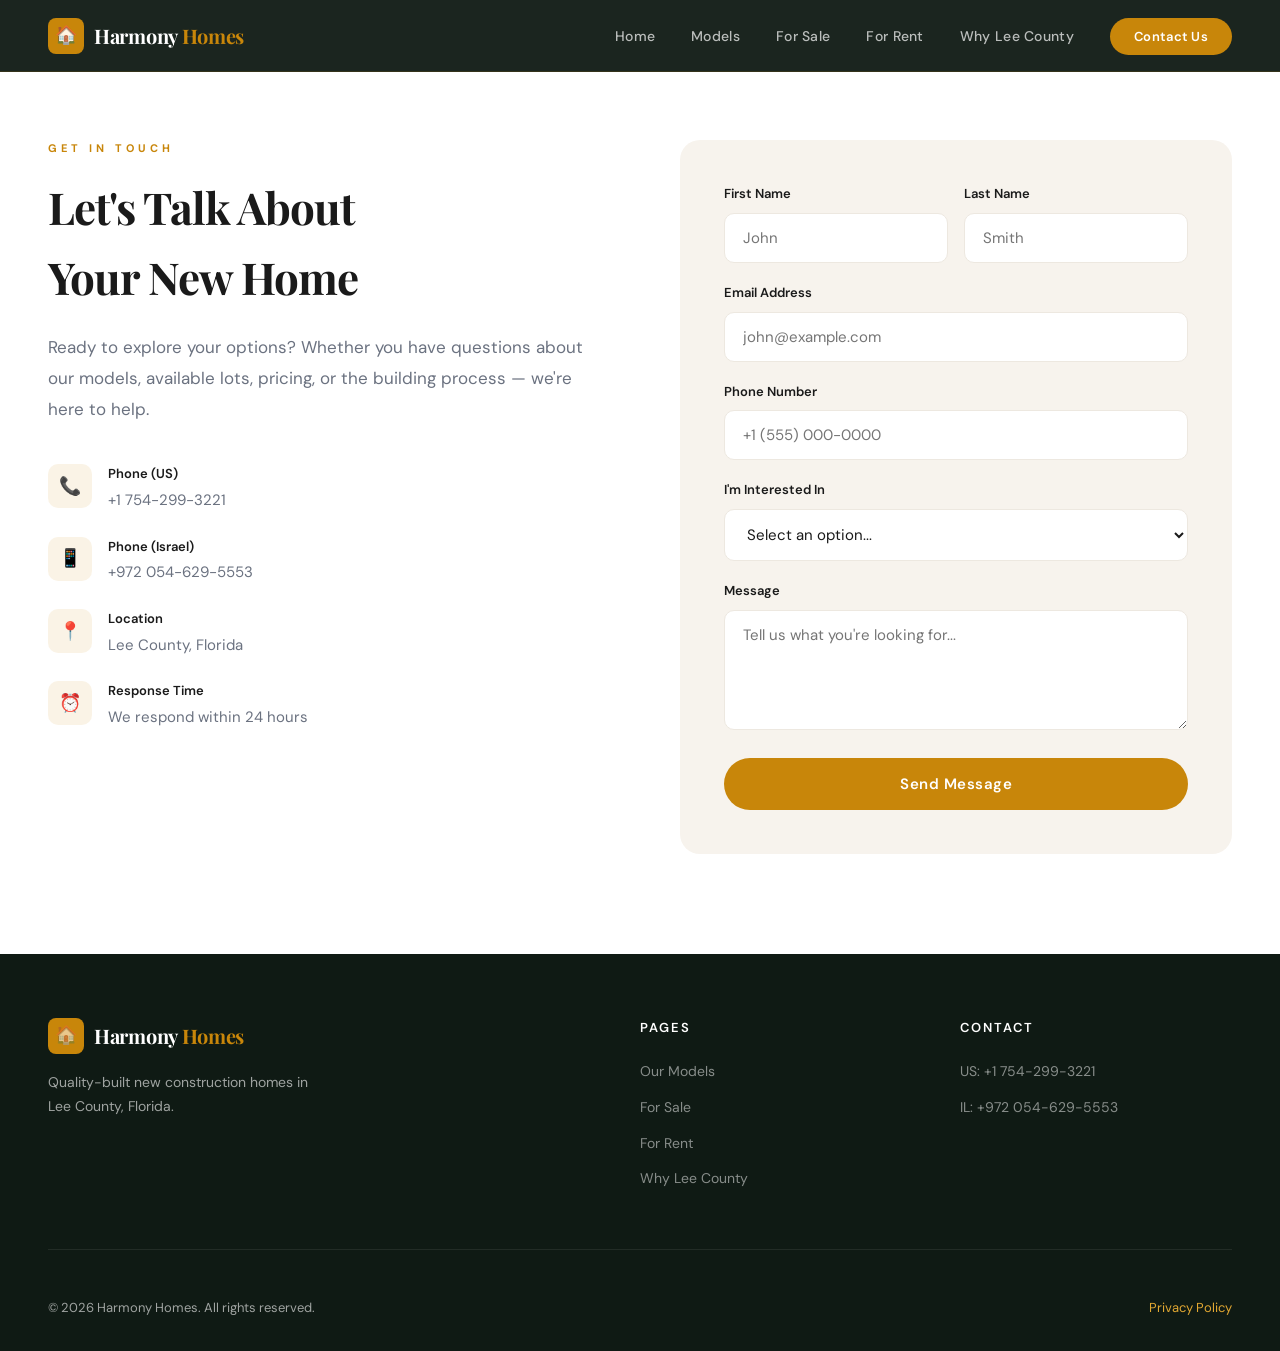
==== contact.html @ a8c98814 "Initial site build" ====
<!DOCTYPE html>
<html lang="en">
<head>
  <meta charset="UTF-8">
  <meta name="viewport" content="width=device-width, initial-scale=1.0">
  <title>Contact — Harmony Homes</title>
  <link rel="stylesheet" href="css/style.css">
</head>
<body>

<nav class="nav">
  <a href="index.html" class="nav-logo">
    <div class="nav-logo-icon">🏠</div>
    <div class="nav-logo-text">Harmony <span>Homes</span></div>
  </a>
  <ul class="nav-links">
    <li><a href="index.html">Home</a></li>
    <li><a href="models.html">Models</a></li>
    <li><a href="for-sale.html">For Sale</a></li>
    <li><a href="for-rent.html">For Rent</a></li>
    <li><a href="why-lee-county.html">Why Lee County</a></li>
    <li><a href="contact.html" class="nav-cta active">Contact Us</a></li>
  </ul>
</nav>

<section class="section" style="padding-top:140px;">
  <div class="container">
    <div class="contact-grid">
      <div class="contact-info">
        <div class="section-label">Get In Touch</div>
        <h2>Let's Talk About<br>Your New Home</h2>
        <p>Ready to explore your options? Whether you have questions about our models, available lots, pricing, or the building process — we're here to help.</p>

        <div class="contact-detail">
          <div class="contact-detail-icon">📞</div>
          <div class="contact-detail-text">
            <strong>Phone (US)</strong>
            <span>+1 754-299-3221</span>
          </div>
        </div>

        <div class="contact-detail">
          <div class="contact-detail-icon">📱</div>
          <div class="contact-detail-text">
            <strong>Phone (Israel)</strong>
            <span>+972 054-629-5553</span>
          </div>
        </div>

        <div class="contact-detail">
          <div class="contact-detail-icon">📍</div>
          <div class="contact-detail-text">
            <strong>Location</strong>
            <span>Lee County, Florida</span>
          </div>
        </div>

        <div class="contact-detail">
          <div class="contact-detail-icon">⏰</div>
          <div class="contact-detail-text">
            <strong>Response Time</strong>
            <span>We respond within 24 hours</span>
          </div>
        </div>
      </div>

      <div class="contact-form">
        <form id="contactForm" action="https://formspree.io/f/YOUR_FORM_ID" method="POST">
          <div class="form-row">
            <div class="form-group">
              <label for="firstName">First Name</label>
              <input type="text" id="firstName" name="firstName" placeholder="John" required>
            </div>
            <div class="form-group">
              <label for="lastName">Last Name</label>
              <input type="text" id="lastName" name="lastName" placeholder="Smith" required>
            </div>
          </div>
          <div class="form-group">
            <label for="email">Email Address</label>
            <input type="email" id="email" name="email" placeholder="john@example.com" required>
          </div>
          <div class="form-group">
            <label for="phone">Phone Number</label>
            <input type="tel" id="phone" name="phone" placeholder="+1 (555) 000-0000">
          </div>
          <div class="form-group">
            <label for="interest">I'm Interested In</label>
            <select id="interest" name="interest">
              <option value="">Select an option...</option>
              <option value="buying">Buying a Home</option>
              <option value="renting">Renting a Home</option>
              <option value="model-info">Model Information</option>
              <option value="general">General Inquiry</option>
            </select>
          </div>
          <div class="form-group">
            <label for="message">Message</label>
            <textarea id="message" name="message" placeholder="Tell us what you're looking for..."></textarea>
          </div>
          <button type="submit" class="btn btn-gold" style="width:100%; justify-content:center; font-size:15px; padding:16px;">Send Message</button>
        </form>
      </div>
    </div>
  </div>
</section>

<footer class="footer">
  <div class="footer-grid">
    <div class="footer-brand">
      <div class="nav-logo">
        <div class="nav-logo-icon">🏠</div>
        <div class="nav-logo-text">Harmony <span>Homes</span></div>
      </div>
      <p>Quality-built new construction homes in Lee County, Florida.</p>
    </div>
    <div class="footer-col">
      <h4>Pages</h4>
      <ul>
        <li><a href="models.html">Our Models</a></li>
        <li><a href="for-sale.html">For Sale</a></li>
        <li><a href="for-rent.html">For Rent</a></li>
        <li><a href="why-lee-county.html">Why Lee County</a></li>
      </ul>
    </div>
    <div class="footer-col">
      <h4>Contact</h4>
      <ul>
        <li><a href="tel:+17542993221">US: +1 754-299-3221</a></li>
        <li><a href="tel:+9720546295553">IL: +972 054-629-5553</a></li>
      </ul>
    </div>
  </div>
  <div class="footer-bottom">
    <span>© 2026 Harmony Homes. All rights reserved.</span>
    <span><a href="privacy.html">Privacy Policy</a></span>
  </div>
</footer>

<script src="js/main.js"></script>
</body>
</html>
---- css/style.css ----
@import url('https://fonts.googleapis.com/css2?family=Playfair+Display:wght@400;600;700;900&family=DM+Sans:wght@300;400;500;600&display=swap');

:root {
  --gold: #c8860a;
  --gold-light: #e2a832;
  --dark: #0f1a14;
  --dark-2: #1a2820;
  --cream: #f7f3ed;
  --cream-2: #ede8e0;
  --text: #1a1a1a;
  --text-muted: #6b7280;
  --white: #ffffff;
  --font-display: 'Playfair Display', Georgia, serif;
  --font-body: 'DM Sans', sans-serif;
  --radius: 14px;
  --shadow: 0 4px 24px rgba(0,0,0,0.08);
  --shadow-lg: 0 12px 48px rgba(0,0,0,0.14);
  --transition: 0.3s cubic-bezier(0.4, 0, 0.2, 1);
}

*, *::before, *::after { box-sizing: border-box; margin: 0; padding: 0; }

html { scroll-behavior: smooth; }

body {
  font-family: var(--font-body);
  color: var(--text);
  background: var(--white);
  line-height: 1.6;
  -webkit-font-smoothing: antialiased;
}

img { max-width: 100%; display: block; }
a { text-decoration: none; color: inherit; }

/* ── NAV ── */
.nav {
  position: fixed;
  top: 0; left: 0; right: 0;
  z-index: 1000;
  display: flex;
  align-items: center;
  justify-content: space-between;
  padding: 0 48px;
  height: 72px;
  background: rgba(15, 26, 20, 0.95);
  backdrop-filter: blur(12px);
  border-bottom: 1px solid rgba(200,134,10,0.15);
}

.nav-logo {
  display: flex;
  align-items: center;
  gap: 10px;
}

.nav-logo-icon {
  width: 36px;
  height: 36px;
  background: var(--gold);
  border-radius: 8px;
  display: flex;
  align-items: center;
  justify-content: center;
  font-size: 18px;
}

.nav-logo-text {
  font-family: var(--font-display);
  font-size: 20px;
  font-weight: 700;
  color: var(--white);
  letter-spacing: -0.3px;
}

.nav-logo-text span { color: var(--gold); }

.nav-links {
  display: flex;
  align-items: center;
  gap: 36px;
  list-style: none;
}

.nav-links a {
  font-size: 14px;
  font-weight: 500;
  color: rgba(255,255,255,0.7);
  letter-spacing: 0.3px;
  transition: color var(--transition);
}

.nav-links a:hover, .nav-links a.active { color: var(--white); }

.nav-cta {
  background: var(--gold);
  color: var(--white) !important;
  padding: 10px 24px;
  border-radius: 50px;
  font-weight: 600 !important;
  font-size: 13px !important;
  letter-spacing: 0.5px;
  transition: background var(--transition) !important;
}

.nav-cta:hover { background: var(--gold-light) !important; }

/* ── BUTTONS ── */
.btn {
  display: inline-flex;
  align-items: center;
  gap: 8px;
  padding: 14px 32px;
  border-radius: 50px;
  font-family: var(--font-body);
  font-size: 14px;
  font-weight: 600;
  letter-spacing: 0.5px;
  cursor: pointer;
  transition: all var(--transition);
  border: none;
}

.btn-gold { background: var(--gold); color: var(--white); }
.btn-gold:hover { background: var(--gold-light); transform: translateY(-2px); box-shadow: 0 8px 24px rgba(200,134,10,0.35); }

.btn-outline-white { background: transparent; color: var(--white); border: 2px solid rgba(255,255,255,0.4); }
.btn-outline-white:hover { border-color: var(--white); transform: translateY(-2px); }

.btn-outline-dark { background: transparent; color: var(--text); border: 2px solid var(--cream-2); }
.btn-outline-dark:hover { border-color: var(--gold); color: var(--gold); }

/* ── HERO ── */
.hero {
  position: relative;
  min-height: 100vh;
  display: flex;
  align-items: center;
  justify-content: center;
  text-align: center;
  overflow: hidden;
  background: var(--dark);
}

.hero-bg {
  position: absolute;
  inset: 0;
  background-image: url('https://harmonyhomesusa.com/wp-content/uploads/2025/03/header-home.jpg');
  background-size: cover;
  background-position: center;
  opacity: 0.3;
  transform: scale(1.05);
  transition: transform 8s ease;
}

.hero:hover .hero-bg { transform: scale(1.0); }

.hero-overlay {
  position: absolute;
  inset: 0;
  background: linear-gradient(to bottom, rgba(15,26,20,0.4) 0%, rgba(15,26,20,0.7) 100%);
}

.hero-content {
  position: relative;
  max-width: 800px;
  padding: 120px 24px 80px;
}

.hero-badge {
  display: inline-block;
  background: rgba(200,134,10,0.15);
  color: var(--gold-light);
  font-size: 11px;
  font-weight: 600;
  letter-spacing: 4px;
  text-transform: uppercase;
  padding: 8px 20px;
  border-radius: 50px;
  border: 1px solid rgba(200,134,10,0.3);
  margin-bottom: 28px;
}

.hero h1 {
  font-family: var(--font-display);
  font-size: clamp(44px, 7vw, 84px);
  font-weight: 900;
  color: var(--white);
  line-height: 1.05;
  letter-spacing: -2px;
  margin-bottom: 24px;
}

.hero h1 span { color: var(--gold); }

.hero p {
  font-size: 19px;
  color: rgba(255,255,255,0.65);
  max-width: 520px;
  margin: 0 auto 44px;
  line-height: 1.75;
}

.hero-btns { display: flex; gap: 16px; justify-content: center; flex-wrap: wrap; }

.hero-scroll {
  position: absolute;
  bottom: 40px;
  left: 50%;
  transform: translateX(-50%);
  display: flex;
  flex-direction: column;
  align-items: center;
  gap: 8px;
  color: rgba(255,255,255,0.4);
  font-size: 11px;
  letter-spacing: 2px;
  text-transform: uppercase;
  animation: bounce 2s infinite;
}

.hero-scroll::after {
  content: '';
  width: 1px;
  height: 40px;
  background: linear-gradient(to bottom, rgba(255,255,255,0.4), transparent);
}

@keyframes bounce { 0%,100%{transform:translateX(-50%) translateY(0)} 50%{transform:translateX(-50%) translateY(8px)} }

/* ── SECTIONS ── */
.section { padding: 100px 48px; }
.section-sm { padding: 64px 48px; }
.container { max-width: 1200px; margin: 0 auto; }

.section-label {
  font-size: 11px;
  font-weight: 700;
  letter-spacing: 4px;
  text-transform: uppercase;
  color: var(--gold);
  margin-bottom: 14px;
}

.section-title {
  font-family: var(--font-display);
  font-size: clamp(28px, 4vw, 44px);
  font-weight: 700;
  letter-spacing: -1px;
  line-height: 1.15;
  margin-bottom: 16px;
}

.section-sub {
  font-size: 17px;
  color: var(--text-muted);
  max-width: 560px;
  line-height: 1.75;
}

/* ── FEATURES ── */
.features-grid {
  display: grid;
  grid-template-columns: repeat(3, 1fr);
  gap: 28px;
  margin-top: 56px;
}

.feature-card {
  padding: 40px 32px;
  background: var(--cream);
  border-radius: var(--radius);
  border: 1px solid var(--cream-2);
  transition: transform var(--transition), box-shadow var(--transition);
}

.feature-card:hover { transform: translateY(-4px); box-shadow: var(--shadow); }

.feature-icon {
  width: 52px;
  height: 52px;
  background: rgba(200,134,10,0.1);
  border-radius: 12px;
  display: flex;
  align-items: center;
  justify-content: center;
  font-size: 24px;
  margin-bottom: 20px;
}

.feature-card h3 {
  font-family: var(--font-display);
  font-size: 19px;
  font-weight: 700;
  margin-bottom: 10px;
}

.feature-card p { font-size: 15px; color: var(--text-muted); line-height: 1.7; }

/* ── MODEL GRID ── */
.models-grid {
  display: grid;
  grid-template-columns: repeat(3, 1fr);
  gap: 28px;
  margin-top: 56px;
}

.model-card {
  border-radius: var(--radius);
  overflow: hidden;
  background: var(--white);
  box-shadow: var(--shadow);
  transition: transform var(--transition), box-shadow var(--transition);
  display: block;
  color: var(--text);
}

.model-card:hover { transform: translateY(-6px); box-shadow: var(--shadow-lg); }

.model-card-img {
  position: relative;
  overflow: hidden;
  aspect-ratio: 4/3;
}

.model-card-img img {
  width: 100%;
  height: 100%;
  object-fit: cover;
  transition: transform 0.5s ease;
}

.model-card:hover .model-card-img img { transform: scale(1.06); }

.model-card-badge {
  position: absolute;
  top: 14px;
  left: 14px;
  background: rgba(15,26,20,0.8);
  color: var(--gold-light);
  font-size: 10px;
  font-weight: 700;
  letter-spacing: 2px;
  text-transform: uppercase;
  padding: 5px 12px;
  border-radius: 50px;
  backdrop-filter: blur(4px);
}

.model-card-body { padding: 22px 24px 26px; }

.model-card-title {
  font-family: var(--font-display);
  font-size: 20px;
  font-weight: 700;
  margin-bottom: 6px;
}

.model-card-meta { font-size: 13px; color: var(--text-muted); }

.model-card-footer {
  display: flex;
  align-items: center;
  justify-content: space-between;
  margin-top: 16px;
  padding-top: 16px;
  border-top: 1px solid var(--cream-2);
}

.model-card-stats { display: flex; gap: 16px; }

.model-stat { font-size: 12px; color: var(--text-muted); }
.model-stat strong { display: block; font-size: 15px; font-weight: 700; color: var(--text); }

.model-card-arrow {
  width: 36px;
  height: 36px;
  background: var(--cream);
  border-radius: 50%;
  display: flex;
  align-items: center;
  justify-content: center;
  color: var(--gold);
  font-size: 16px;
  transition: background var(--transition), transform var(--transition);
}

.model-card:hover .model-card-arrow { background: var(--gold); color: var(--white); transform: translateX(4px); }

/* ── MODEL DETAIL PAGE ── */
.model-detail { padding-top: 72px; }

.model-hero-gallery { position: relative; }

.model-main-img {
  width: 100%;
  height: 60vh;
  object-fit: cover;
  cursor: zoom-in;
  transition: opacity var(--transition);
}

.model-thumbs {
  display: flex;
  gap: 8px;
  padding: 12px 48px;
  background: var(--dark);
  overflow-x: auto;
}

.model-thumb {
  flex-shrink: 0;
  width: 100px;
  height: 68px;
  border-radius: 8px;
  overflow: hidden;
  cursor: pointer;
  border: 2px solid transparent;
  transition: border-color var(--transition), opacity var(--transition);
  opacity: 0.6;
}

.model-thumb:hover, .model-thumb.active { border-color: var(--gold); opacity: 1; }
.model-thumb img { width: 100%; height: 100%; object-fit: cover; }

.model-body { max-width: 1200px; margin: 0 auto; padding: 56px 48px 100px; display: grid; grid-template-columns: 1fr 360px; gap: 64px; }

.model-info-bar {
  display: flex;
  gap: 0;
  background: var(--cream);
  border-radius: var(--radius);
  overflow: hidden;
  margin-bottom: 40px;
  border: 1px solid var(--cream-2);
}

.model-stat-block {
  flex: 1;
  padding: 24px 20px;
  text-align: center;
  border-right: 1px solid var(--cream-2);
}

.model-stat-block:last-child { border-right: none; }
.model-stat-block .val { font-family: var(--font-display); font-size: 28px; font-weight: 700; color: var(--gold); }
.model-stat-block .lbl { font-size: 11px; letter-spacing: 2px; text-transform: uppercase; color: var(--text-muted); margin-top: 4px; }

.model-title {
  font-family: var(--font-display);
  font-size: clamp(32px, 4vw, 48px);
  font-weight: 900;
  letter-spacing: -1.5px;
  margin-bottom: 8px;
}

.model-sub {
  font-size: 14px;
  color: var(--gold);
  letter-spacing: 3px;
  text-transform: uppercase;
  font-weight: 600;
  margin-bottom: 32px;
}

.model-desc { font-size: 17px; color: var(--text-muted); line-height: 1.85; margin-bottom: 40px; }

.model-sidebar {
  position: sticky;
  top: 100px;
  height: fit-content;
}

.inquiry-card {
  background: var(--dark);
  border-radius: var(--radius);
  padding: 36px 32px;
  color: var(--white);
}

.inquiry-card h3 {
  font-family: var(--font-display);
  font-size: 22px;
  font-weight: 700;
  margin-bottom: 8px;
}

.inquiry-card p { font-size: 14px; color: rgba(255,255,255,0.6); margin-bottom: 28px; line-height: 1.6; }

.inquiry-card .btn { width: 100%; justify-content: center; margin-bottom: 12px; }

.inquiry-contact { font-size: 13px; color: rgba(255,255,255,0.5); text-align: center; }
.inquiry-contact a { color: var(--gold-light); }

/* ── LIGHTBOX ── */
#lightbox {
  display: none;
  position: fixed;
  inset: 0;
  background: rgba(0,0,0,0.95);
  z-index: 9999;
  align-items: center;
  justify-content: center;
}

#lightbox.open { display: flex; }

#lightbox img {
  max-width: 92vw;
  max-height: 88vh;
  object-fit: contain;
  border-radius: 8px;
}

.lb-close {
  position: absolute;
  top: 24px;
  right: 32px;
  color: rgba(255,255,255,0.7);
  font-size: 32px;
  cursor: pointer;
  line-height: 1;
  transition: color var(--transition);
}

.lb-close:hover { color: var(--white); }

.lb-nav {
  position: absolute;
  top: 50%;
  transform: translateY(-50%);
  color: rgba(255,255,255,0.6);
  font-size: 56px;
  cursor: pointer;
  padding: 0 24px;
  line-height: 1;
  transition: color var(--transition);
  user-select: none;
}

.lb-nav:hover { color: var(--white); }
.lb-prev { left: 0; }
.lb-next { right: 0; }

/* ── COMING SOON ── */
.coming-soon {
  min-height: 80vh;
  display: flex;
  flex-direction: column;
  align-items: center;
  justify-content: center;
  text-align: center;
  padding: 120px 24px 80px;
  background: linear-gradient(160deg, var(--dark) 0%, var(--dark-2) 100%);
  position: relative;
  overflow: hidden;
}

.coming-soon::before {
  content: '';
  position: absolute;
  width: 600px;
  height: 600px;
  border-radius: 50%;
  background: radial-gradient(circle, rgba(200,134,10,0.08) 0%, transparent 70%);
  top: 50%;
  left: 50%;
  transform: translate(-50%, -50%);
}

.cs-icon { font-size: 64px; margin-bottom: 24px; position: relative; }
.cs-badge {
  display: inline-block;
  background: rgba(200,134,10,0.12);
  color: var(--gold-light);
  font-size: 11px;
  font-weight: 700;
  letter-spacing: 5px;
  text-transform: uppercase;
  padding: 8px 24px;
  border-radius: 50px;
  border: 1px solid rgba(200,134,10,0.25);
  margin-bottom: 28px;
  position: relative;
}

.cs-title {
  font-family: var(--font-display);
  font-size: clamp(44px, 8vw, 88px);
  font-weight: 900;
  color: var(--white);
  line-height: 1.0;
  letter-spacing: -3px;
  margin-bottom: 24px;
  position: relative;
}

.cs-title span { color: var(--gold); }
.cs-line { width: 50px; height: 3px; background: var(--gold); border-radius: 2px; margin: 0 auto 28px; position: relative; }
.cs-sub { font-size: 18px; color: rgba(255,255,255,0.5); max-width: 440px; line-height: 1.8; margin-bottom: 44px; position: relative; }

/* ── FOOTER ── */
.footer {
  background: var(--dark);
  color: rgba(255,255,255,0.6);
  padding: 64px 48px 32px;
}

.footer-grid {
  display: grid;
  grid-template-columns: 2fr 1fr 1fr;
  gap: 48px;
  max-width: 1200px;
  margin: 0 auto 48px;
  padding-bottom: 48px;
  border-bottom: 1px solid rgba(255,255,255,0.08);
}

.footer-brand p { font-size: 14px; line-height: 1.75; margin-top: 16px; max-width: 280px; }

.footer-col h4 {
  color: var(--white);
  font-size: 13px;
  font-weight: 600;
  letter-spacing: 2px;
  text-transform: uppercase;
  margin-bottom: 20px;
}

.footer-col ul { list-style: none; }
.footer-col ul li { margin-bottom: 10px; }
.footer-col ul a { font-size: 14px; color: rgba(255,255,255,0.5); transition: color var(--transition); }
.footer-col ul a:hover { color: var(--gold-light); }

.footer-bottom {
  max-width: 1200px;
  margin: 0 auto;
  display: flex;
  align-items: center;
  justify-content: space-between;
  font-size: 13px;
}

.footer-bottom a { color: var(--gold-light); }

/* ── CONTACT PAGE ── */
.contact-grid {
  display: grid;
  grid-template-columns: 1fr 1fr;
  gap: 80px;
  align-items: start;
}

.contact-info h2 {
  font-family: var(--font-display);
  font-size: clamp(28px,4vw,44px);
  font-weight: 700;
  letter-spacing: -1px;
  margin-bottom: 20px;
}

.contact-info p { font-size: 17px; color: var(--text-muted); line-height: 1.8; margin-bottom: 40px; }

.contact-detail {
  display: flex;
  gap: 16px;
  align-items: flex-start;
  margin-bottom: 24px;
}

.contact-detail-icon {
  width: 44px;
  height: 44px;
  background: rgba(200,134,10,0.1);
  border-radius: 10px;
  display: flex;
  align-items: center;
  justify-content: center;
  font-size: 18px;
  flex-shrink: 0;
}

.contact-detail-text strong { display: block; font-size: 13px; font-weight: 600; color: var(--text); margin-bottom: 2px; }
.contact-detail-text span { font-size: 15px; color: var(--text-muted); }

.contact-form { background: var(--cream); border-radius: 20px; padding: 44px; }

.form-group { margin-bottom: 20px; }
.form-group label { display: block; font-size: 13px; font-weight: 600; margin-bottom: 8px; color: var(--text); }
.form-group input, .form-group textarea, .form-group select {
  width: 100%;
  padding: 14px 18px;
  background: var(--white);
  border: 1px solid var(--cream-2);
  border-radius: 10px;
  font-family: var(--font-body);
  font-size: 15px;
  color: var(--text);
  outline: none;
  transition: border-color var(--transition), box-shadow var(--transition);
}

.form-group input:focus, .form-group textarea:focus, .form-group select:focus {
  border-color: var(--gold);
  box-shadow: 0 0 0 3px rgba(200,134,10,0.1);
}

.form-group textarea { min-height: 120px; resize: vertical; }
.form-row { display: grid; grid-template-columns: 1fr 1fr; gap: 16px; }

/* ── WHY LEE COUNTY ── */
.why-hero {
  background: var(--dark);
  padding: 160px 48px 100px;
  text-align: center;
  color: var(--white);
}

.why-hero h1 {
  font-family: var(--font-display);
  font-size: clamp(36px,5vw,60px);
  font-weight: 900;
  letter-spacing: -2px;
  margin-bottom: 20px;
}

.why-hero h1 span { color: var(--gold); }
.why-hero p { font-size: 18px; color: rgba(255,255,255,0.6); max-width: 540px; margin: 0 auto; line-height: 1.75; }

.stats-row {
  display: grid;
  grid-template-columns: repeat(4, 1fr);
  gap: 2px;
  background: var(--cream-2);
  border-radius: var(--radius);
  overflow: hidden;
  margin-top: 56px;
}

.stat-block {
  background: var(--white);
  padding: 36px 24px;
  text-align: center;
}

.stat-block .num {
  font-family: var(--font-display);
  font-size: 40px;
  font-weight: 900;
  color: var(--gold);
  letter-spacing: -1px;
}

.stat-block .desc { font-size: 14px; color: var(--text-muted); margin-top: 6px; }

/* ── RESPONSIVE ── */
@media (max-width: 1024px) {
  .features-grid, .models-grid { grid-template-columns: repeat(2, 1fr); }
  .model-body { grid-template-columns: 1fr; }
  .model-sidebar { position: static; }
  .contact-grid { grid-template-columns: 1fr; gap: 48px; }
  .footer-grid { grid-template-columns: 1fr 1fr; }
}

@media (max-width: 768px) {
  .nav { padding: 0 24px; }
  .nav-links { display: none; }
  .section, .section-sm { padding: 64px 24px; }
  .features-grid, .models-grid { grid-template-columns: 1fr; }
  .stats-row { grid-template-columns: repeat(2, 1fr); }
  .model-body { padding: 40px 24px 80px; }
  .model-thumbs { padding: 12px 24px; }
  .footer-grid { grid-template-columns: 1fr; gap: 32px; }
  .footer-bottom { flex-direction: column; gap: 12px; text-align: center; }
  .form-row { grid-template-columns: 1fr; }
}
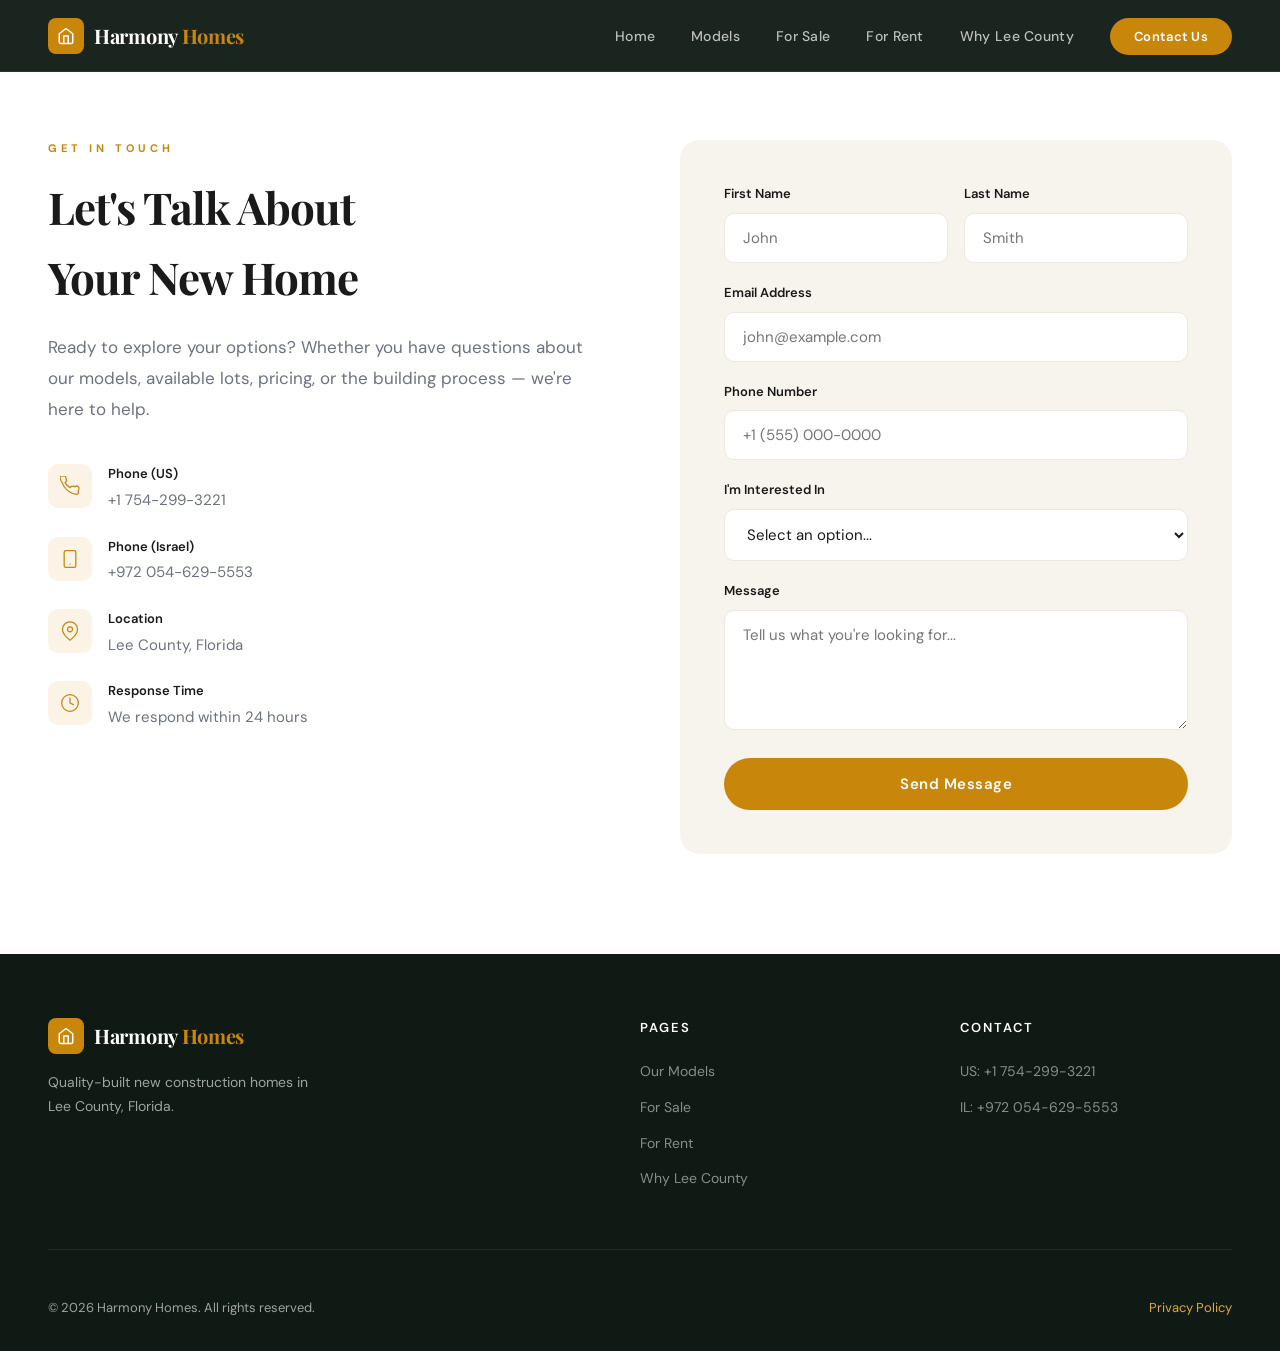
==== commit b4b28457: "Remove all emojis — replace with clean SVG icons throughout - Nav/footer logo: house emoji → inline " ====
--- a/contact.html
+++ b/contact.html
@@ -10,7 +10,7 @@
 
 <nav class="nav">
   <a href="index.html" class="nav-logo">
-    <div class="nav-logo-icon">🏠</div>
+    <div class="nav-logo-icon"><svg width="18" height="18" viewBox="0 0 24 24" fill="none" stroke="white" stroke-width="2" stroke-linecap="round" stroke-linejoin="round"><path d="M3 9l9-7 9 7v11a2 2 0 01-2 2H5a2 2 0 01-2-2z"/><polyline points="9,22 9,12 15,12 15,22"/></svg></div>
     <div class="nav-logo-text">Harmony <span>Homes</span></div>
   </a>
   <ul class="nav-links">
@@ -32,7 +32,7 @@
         <p>Ready to explore your options? Whether you have questions about our models, available lots, pricing, or the building process — we're here to help.</p>
 
         <div class="contact-detail">
-          <div class="contact-detail-icon">📞</div>
+          <div class="contact-detail-icon"><svg width="20" height="20" viewBox="0 0 24 24" fill="none" stroke="currentColor" stroke-width="1.5" stroke-linecap="round" stroke-linejoin="round"><path d="M22 16.92v3a2 2 0 01-2.18 2 19.79 19.79 0 01-8.63-3.07A19.5 19.5 0 013.07 8.81 19.79 19.79 0 01.02 2.18 2 2 0 012 0h3a2 2 0 012 1.72c.127.96.361 1.903.7 2.81a2 2 0 01-.45 2.11L6.09 7.91a16 16 0 006 6l1.27-1.27a2 2 0 012.11-.45c.907.339 1.85.573 2.81.7A2 2 0 0122 16.92z"/></svg></div>
           <div class="contact-detail-text">
             <strong>Phone (US)</strong>
             <span>+1 754-299-3221</span>
@@ -40,7 +40,7 @@
         </div>
 
         <div class="contact-detail">
-          <div class="contact-detail-icon">📱</div>
+          <div class="contact-detail-icon"><svg width="20" height="20" viewBox="0 0 24 24" fill="none" stroke="currentColor" stroke-width="1.5" stroke-linecap="round" stroke-linejoin="round"><rect x="5" y="2" width="14" height="20" rx="2" ry="2"/><line x1="12" y1="18" x2="12.01" y2="18"/></svg></div>
           <div class="contact-detail-text">
             <strong>Phone (Israel)</strong>
             <span>+972 054-629-5553</span>
@@ -48,7 +48,7 @@
         </div>
 
         <div class="contact-detail">
-          <div class="contact-detail-icon">📍</div>
+          <div class="contact-detail-icon"><svg width="20" height="20" viewBox="0 0 24 24" fill="none" stroke="currentColor" stroke-width="1.5" stroke-linecap="round" stroke-linejoin="round"><path d="M21 10c0 7-9 13-9 13S3 17 3 10a9 9 0 0118 0z"/><circle cx="12" cy="10" r="3"/></svg></div>
           <div class="contact-detail-text">
             <strong>Location</strong>
             <span>Lee County, Florida</span>
@@ -56,7 +56,7 @@
         </div>
 
         <div class="contact-detail">
-          <div class="contact-detail-icon">⏰</div>
+          <div class="contact-detail-icon"><svg width="20" height="20" viewBox="0 0 24 24" fill="none" stroke="currentColor" stroke-width="1.5" stroke-linecap="round" stroke-linejoin="round"><circle cx="12" cy="12" r="10"/><polyline points="12 6 12 12 16 14"/></svg></div>
           <div class="contact-detail-text">
             <strong>Response Time</strong>
             <span>We respond within 24 hours</span>
@@ -109,7 +109,7 @@
   <div class="footer-grid">
     <div class="footer-brand">
       <div class="nav-logo">
-        <div class="nav-logo-icon">🏠</div>
+        <div class="nav-logo-icon"><svg width="18" height="18" viewBox="0 0 24 24" fill="none" stroke="white" stroke-width="2" stroke-linecap="round" stroke-linejoin="round"><path d="M3 9l9-7 9 7v11a2 2 0 01-2 2H5a2 2 0 01-2-2z"/><polyline points="9,22 9,12 15,12 15,22"/></svg></div>
         <div class="nav-logo-text">Harmony <span>Homes</span></div>
       </div>
       <p>Quality-built new construction homes in Lee County, Florida.</p>
--- a/css/style.css
+++ b/css/style.css
@@ -62,7 +62,6 @@
   display: flex;
   align-items: center;
   justify-content: center;
-  font-size: 18px;
 }
 
 .nav-logo-text {
@@ -284,7 +283,7 @@
   display: flex;
   align-items: center;
   justify-content: center;
-  font-size: 24px;
+  color: var(--gold);
   margin-bottom: 20px;
 }
 
@@ -568,7 +567,7 @@
   transform: translate(-50%, -50%);
 }
 
-.cs-icon { font-size: 64px; margin-bottom: 24px; position: relative; }
+.cs-icon { display: none; }
 .cs-badge {
   display: inline-block;
   background: rgba(200,134,10,0.12);
@@ -676,7 +675,7 @@
   display: flex;
   align-items: center;
   justify-content: center;
-  font-size: 18px;
+  color: var(--gold);
   flex-shrink: 0;
 }
 
